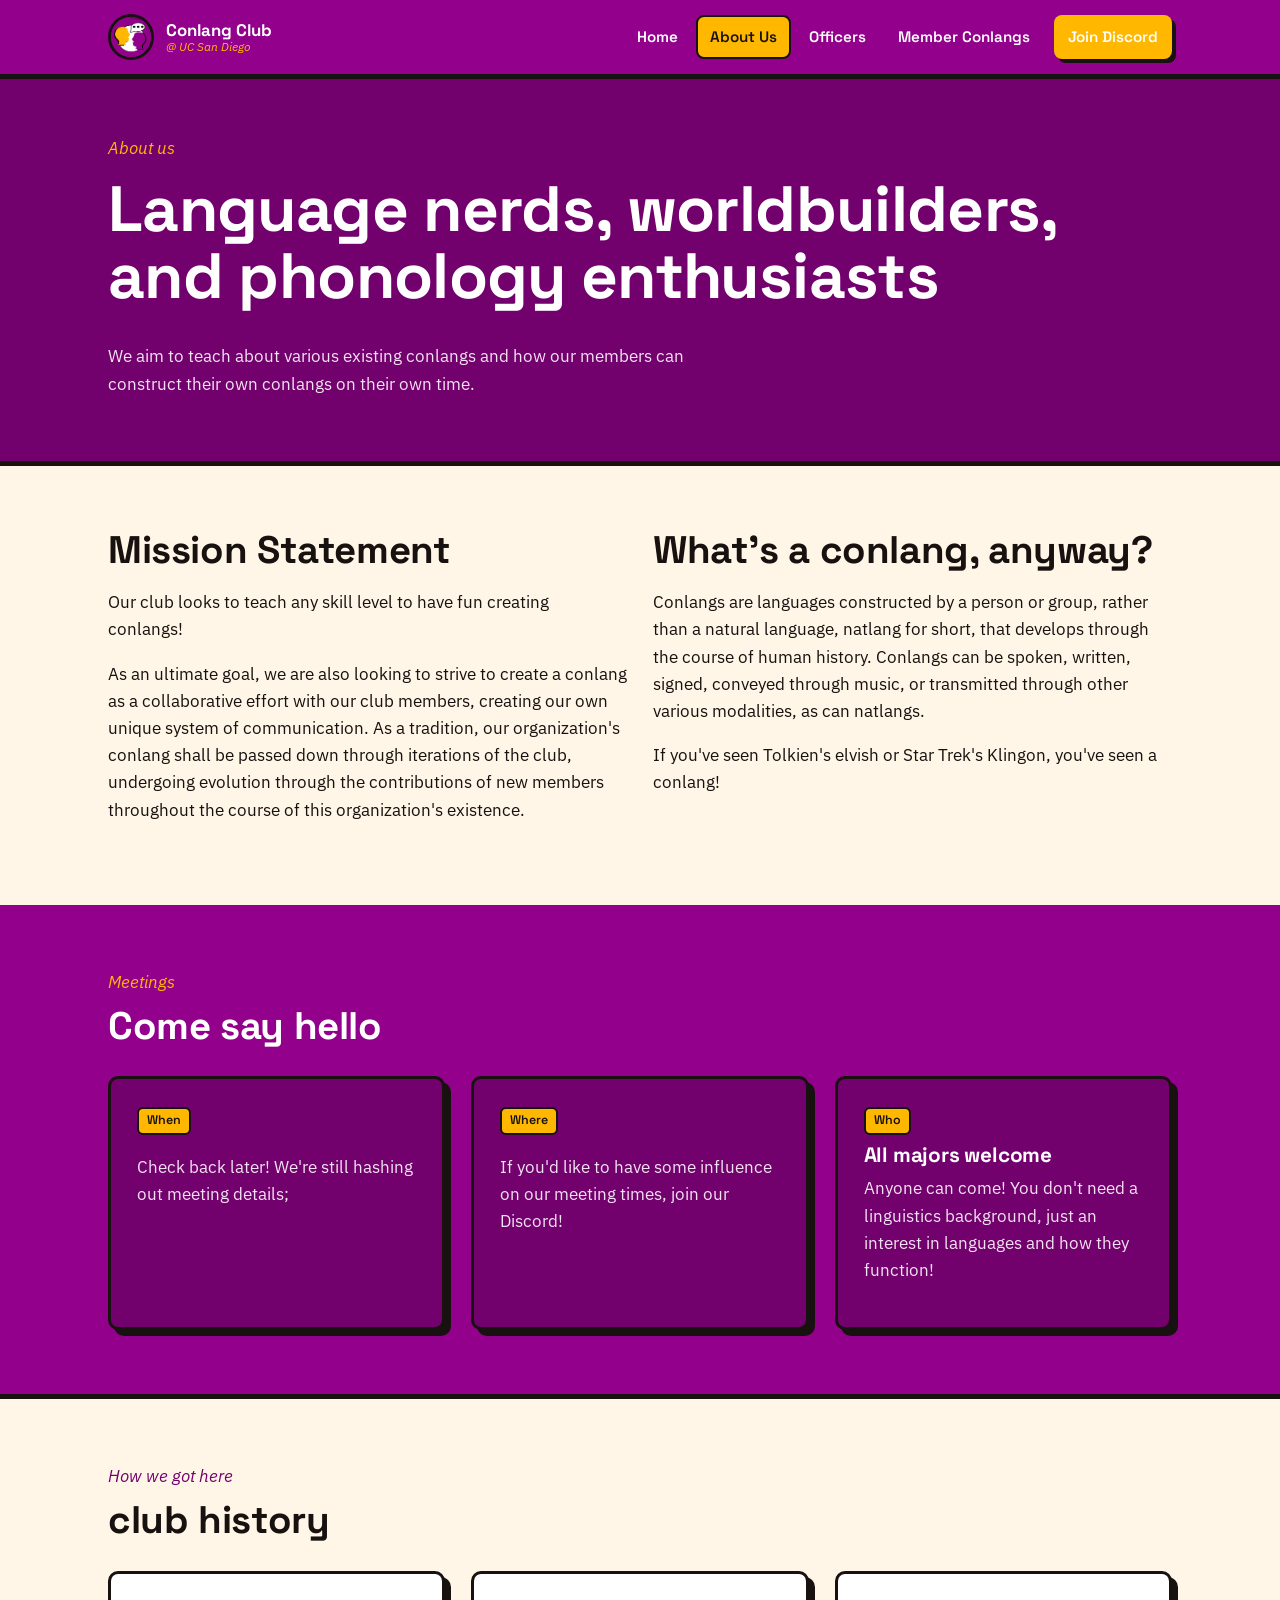
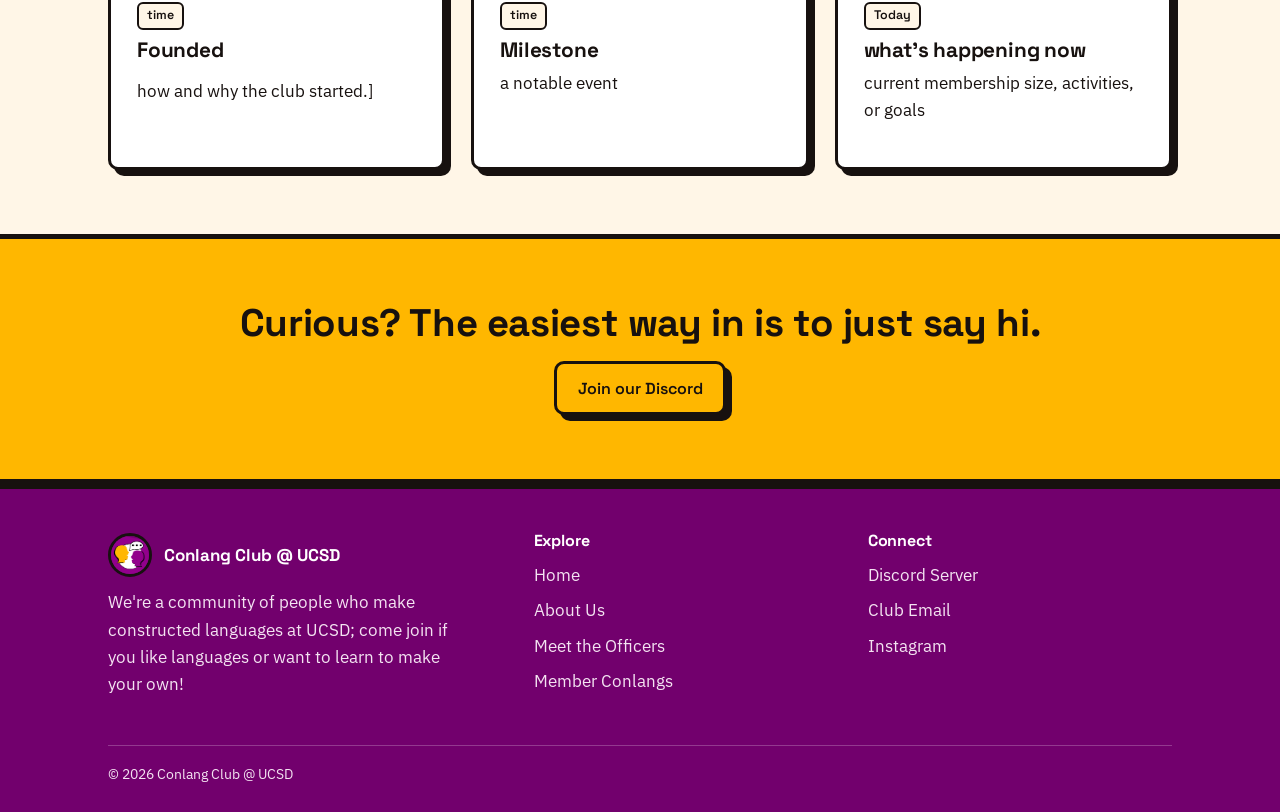
==== about/index.html @ fee3c044 "footer continuity" ====
<!DOCTYPE html>
<html lang="en">
<head>
<meta charset="UTF-8">
<meta name="viewport" content="width=device-width, initial-scale=1.0">
<title>About Us - Conlang Club @ UCSD</title>
<meta name="description" content="Learn about Conlang Club at UC San Diego: our mission, what conlanging is, and when we meet.">
<link rel="icon" href="../assets/logo.webp" type="image/webp">
<link rel="stylesheet" href="../styles.css">
</head>
<body>

<header class="site-header">
  <nav class="nav">
    <a class="brand" href="../index.html">
      <img src="../assets/logo.webp" alt="Conlang Club at UCSD logo">
      <span class="brand-text">Conlang Club<span>@ UC San Diego</span></span>
    </a>
    <button class="nav-toggle" aria-label="Toggle menu" aria-expanded="false">☰</button>
    <ul class="nav-links">
      <li><a href="../index.html">Home</a></li>
      <li><a href="./" aria-current="page">About Us</a></li>
      <li><a href="../officers">Officers</a></li>
      <li><a href="../projects">Member Conlangs</a></li>
      <li class="nav-cta"><a class="btn btn--small" href="https://discord.gg/PdkpT26AHG" target="_blank" rel="noopener">Join Discord</a></li>
    </ul>
  </nav>
</header>

<main>

  <div class="page-banner">
    <div class="wrap">
      <span class="hero-eyebrow">About us</span>
      <h1>Language nerds, worldbuilders, and phonology enthusiasts</h1>
      <p>We aim to teach about various existing conlangs and how our members can construct their own conlangs on their own time.</p>
    </div>
  </div>

  <section class="section-cream">
    <div class="wrap grid grid--2" style="align-items:start;">
      <div>
        <h2>Mission Statement</h2>
        <p>Our club looks to teach any skill level to have fun creating conlangs!</p>
        <p>As an ultimate goal, we are also looking to strive to create a conlang as a collaborative effort with our club members, creating our own unique system of communication. As a tradition, our organization's conlang shall be passed down through iterations of the club, undergoing evolution through the contributions of new members throughout the course of this organization's existence.</p>
      </div>
      <div>
        <h2>What's a conlang, anyway?</h2>
        <p>Conlangs are languages constructed by a person or group, rather than a natural language, natlang for short, that develops through the course of human history. Conlangs can be spoken, written, signed, conveyed through music, or transmitted through other various modalities, as can natlangs. </p>
        <p>If you've seen Tolkien's elvish or Star Trek's Klingon, you've seen a conlang!</p>
      </div>
    </div>
  </section>

  <section class="section-purple">
    <div class="wrap">
      <span class="eyebrow-tag" style="color:#FFB700;">Meetings</span>
      <h2>Come say hello</h2>
      <div class="grid grid--3" style="margin-top:30px;">
        <div class="card card--purple">
          <span class="tag" style="background:#FFB700; color:#17110f; border-color:#17110f;">When</span>
          <!-- day & time-->
          <h3></h3>
          <p>Check back later! We're still hashing out meeting details;</p>
        </div>
        <div class="card card--purple">
          <span class="tag" style="background:#FFB700; color:#17110f; border-color:#17110f;">Where</span>
          <!-- building & room-->
          <h3></h3>
          <p>If you'd like to have some influence on our meeting times, join our Discord!</p>
        </div>
        <div class="card card--purple">
          <span class="tag" style="background:#FFB700; color:#17110f; border-color:#17110f;">Who</span>
          <h3>All majors welcome</h3>
          <p>Anyone can come! You don't need a linguistics background, just an interest in languages and how they function!</p>
        </div>
      </div>
    </div>
  </section>

  <section class="section-cream">
    <div class="wrap">
      <span class="eyebrow-tag">How we got here</span>
      <h2>club history</h2>
      <div class="grid grid--3" style="margin-top:30px;">
        <div class="card">
          <span class="tag">time</span>
          <h3>Founded</h3>
          <p></p>how and why the club started.]</p>
        </div>
        <div class="card">
          <span class="tag">time</span>
          <h3>Milestone</h3>
          <p>a notable event</p>
        </div>
        <div class="card">
          <span class="tag">Today</span>
          <h3>what's happening now</h3>
          <p>current membership size, activities, or goals</p>
        </div>
      </div>
    </div>
  </section>

  <section class="section-gold">
    <div class="wrap" style="text-align:center;">
      <h2 style="max-width:34ch; margin:0 auto 18px;">Curious? The easiest way in is to just say hi.</h2>
      <a class="btn" href="https://discord.gg/PdkpT26AHG" target="_blank" rel="noopener">Join our Discord</a>
    </div>
  </section>

</main>

<footer class="site-footer">
  <div class="wrap">
    <div class="footer-grid">
      <div>
        <div class="footer-brand">
          <img src="../assets/logo.webp" alt="Conlang Club at UCSD logo">
          <strong style="color:#fff; font-family:var(--font-display);">Conlang Club @ UCSD</strong>
        </div>
        <p style="max-width:36ch;">We're a community of people who make constructed languages at UCSD; come join if you like languages or want to learn to make your own!</p>
      </div>
      <div>
        <h4>Explore</h4>
        <ul>
          <li><a href="../index.html">Home</a></li>
          <li><a href="../about">About Us</a></li>
          <li><a href="../officers">Meet the Officers</a></li>
          <li><a href="../projects">Member Conlangs</a></li>
        </ul>
      </div>
      <div>
        <h4>Connect</h4>
        <ul>
          <li><a href="https://discord.gg/PdkpT26AHG" target="_blank" rel="noopener">Discord Server</a></li>
          <li><a href="mailto:conlangatucsd@gmail.com">Club Email</a></li>
          <li><a href="https://www.instagram.com/conlangclubatucsd/">Instagram</a></li>
        </ul>
      </div>
    </div>
    <div class="footer-bottom">
      <span>&copy; <span data-year>2026</span> Conlang Club @ UCSD</span>
    </div>
  </div>
</footer>

<script src="../script.js"></script>
</body>
</html>
---- styles.css ----
@import url('https://fonts.googleapis.com/css2?family=Space+Grotesk:wght@500;600;700&family=IBM+Plex+Sans:ital,wght@0,400;0,500;0,600;1,400&display=swap');

:root{
  --purple:      #92008C;
  --purple-deep: #72006D;
  --gold:        #FFB700;
  --ink:         #17110f;
  --cream:       #FFF6E7;
  --paper:       #FFFFFF;

  --font-display: 'Space Grotesk', 'Arial Narrow', sans-serif;
  --font-body: 'IBM Plex Sans', 'Segoe UI', sans-serif;

  --line: 3px;
  --line-thick: 5px;
  --radius: 10px;
  --shadow-off: 6px;
}

*, *::before, *::after{ box-sizing: border-box; }

html{ scroll-behavior: smooth; }

body{
  margin: 0;
  background: var(--cream);
  color: var(--ink);
  font-family: var(--font-body);
  font-size: 17px;
  line-height: 1.6;
  -webkit-font-smoothing: antialiased;
}

img{ max-width: 100%; display: block; }

h1, h2, h3, h4{
  font-family: var(--font-display);
  line-height: 1.05;
  margin: 0 0 0.5em;
  letter-spacing: -0.01em;
}

h1{ font-size: clamp(2.4rem, 5vw, 4rem); }
h2{ font-size: clamp(1.7rem, 3.2vw, 2.4rem); }
h3{ font-size: 1.3rem; }

p{ margin: 0 0 1em; max-width: 62ch; }

a{ color: var(--purple-deep); }

.visually-hidden{
  position: absolute; width: 1px; height: 1px;
  overflow: hidden; clip: rect(0 0 0 0); white-space: nowrap;
}

:focus-visible{
  outline: 3px solid var(--purple-deep);
  outline-offset: 3px;
}

.wrap{
  max-width: 1120px;
  margin: 0 auto;
  padding: 0 28px;
}

.btn{
  display: inline-flex;
  align-items: center;
  gap: 0.5em;
  font-family: var(--font-display);
  font-weight: 600;
  font-size: 1rem;
  text-decoration: none;
  color: var(--ink);
  background: var(--gold);
  border: var(--line) solid var(--ink);
  border-radius: var(--radius);
  padding: 0.7em 1.3em;
  box-shadow: var(--shadow-off) var(--shadow-off) 0 0 var(--ink);
  transition: transform 0.12s ease, box-shadow 0.12s ease;
}
.btn:hover, .btn:focus-visible{
  transform: translate(-2px, -2px);
  box-shadow: calc(var(--shadow-off) + 2px) calc(var(--shadow-off) + 2px) 0 0 var(--ink);
}
.btn:active{
  transform: translate(2px, 2px);
  box-shadow: 2px 2px 0 0 var(--ink);
}
.btn--ghost{
  background: transparent;
  color: var(--paper);
  border-color: var(--paper);
  box-shadow: var(--shadow-off) var(--shadow-off) 0 0 rgba(0,0,0,0.35);
}
.btn--ghost:hover, .btn--ghost:focus-visible{
  background: var(--paper);
  color: var(--purple-deep);
}
.btn--small{
  font-size: 0.85rem;
  padding: 0.5em 1em;
  box-shadow: 4px 4px 0 0 var(--ink);
}
.btn--small:hover{ transform: translate(-2px,-2px); box-shadow: 6px 6px 0 0 var(--ink); }

.site-header{
  background: var(--purple);
  border-bottom: var(--line-thick) solid var(--ink);
  position: sticky;
  top: 0;
  z-index: 50;
}
.nav{
  display: flex;
  align-items: center;
  justify-content: space-between;
  padding: 14px 28px;
  max-width: 1120px;
  margin: 0 auto;
  gap: 16px;
}
.brand{
  display: flex;
  align-items: center;
  gap: 12px;
  text-decoration: none;
  color: var(--paper);
}
.brand img{
  width: 46px;
  height: 46px;
  border-radius: 50%;
  border: 3px solid var(--ink);
  background: var(--paper);
}
.brand-text{
  font-family: var(--font-display);
  font-weight: 700;
  font-size: 1.05rem;
  line-height: 1.15;
}
.brand-text span{
  display: block;
  font-family: var(--font-body);
  font-weight: 400;
  font-style: italic;
  font-size: 0.72rem;
  color: var(--gold);
}
.nav-links{
  display: flex;
  align-items: center;
  gap: 4px;
  list-style: none;
  margin: 0;
  padding: 0;
}
.nav-links a{
  display: inline-block;
  color: var(--paper);
  text-decoration: none;
  font-family: var(--font-display);
  font-weight: 600;
  font-size: 0.95rem;
  padding: 8px 12px;
  border-radius: 8px;
  border: 2px solid transparent;
}
.nav-links a:hover, .nav-links a:focus-visible{
  border-color: var(--paper);
}
.nav-links a[aria-current="page"]{
  background: var(--gold);
  color: var(--ink);
  border-color: var(--ink);
}
.nav-cta{ margin-left: 6px; }
.nav-toggle{
  display: none;
  background: transparent;
  border: 2px solid var(--paper);
  border-radius: 8px;
  color: var(--paper);
  width: 42px;
  height: 38px;
  font-size: 1.1rem;
  cursor: pointer;
}

@media (max-width: 780px){
  .nav-toggle{ display: block; }
  .nav-links{
    position: absolute;
    inset: 100% 0 auto 0;
    background: var(--purple);
    border-bottom: var(--line-thick) solid var(--ink);
    flex-direction: column;
    align-items: stretch;
    padding: 10px 28px 18px;
    display: none;
  }
  .nav-links.is-open{ display: flex; }
  .nav-links a{ padding: 12px 10px; }
  .nav-cta{ margin-left: 0; margin-top: 6px; }
}

.hero{
  background: var(--purple-deep);
  color: var(--paper);
  border-bottom: var(--line-thick) solid var(--ink);
  overflow: hidden;
  position: relative;
}
.hero .wrap{
  display: grid;
  grid-template-columns: 1.1fr 0.9fr;
  align-items: center;
  gap: 40px;
  padding-top: 64px;
  padding-bottom: 64px;
}
.hero-eyebrow{
  display: inline-block;
  font-family: var(--font-body);
  font-style: italic;
  color: var(--gold);
  margin-bottom: 14px;
  font-size: 1.05rem;
}
.hero h1{ color: var(--paper); }
.hero p.lede{
  font-size: 1.15rem;
  color: #f4e3f2;
  max-width: 46ch;
}
.hero-actions{
  display: flex;
  gap: 14px;
  margin-top: 24px;
  flex-wrap: wrap;
}
.hero-art{ position: relative; display: flex; align-items: center; justify-content: center; }
.hero-art img{
  width: 100%;
  max-width: 380px;
  aspect-ratio: 1;
  object-fit: cover;
  border-radius: 50%;
  border: var(--line) solid var(--ink);
  background: var(--paper);
  box-shadow: var(--shadow-off) var(--shadow-off) 0 0 var(--ink);
}

.page-banner{
  background: var(--purple-deep);
  color: var(--paper);
  border-bottom: var(--line-thick) solid var(--ink);
  padding: 56px 0 46px;
}
.page-banner h1{ color: var(--paper); }
.page-banner p{ color: #f4e3f2; font-size: 1.08rem; }

@media (max-width: 860px){
  .hero .wrap{ grid-template-columns: 1fr; padding-top: 44px; padding-bottom: 40px; }
  .hero-art{ order: -1; max-width: 280px; margin: 0 auto; }
}

section{ padding: 64px 0; }
.section-purple{ background: var(--purple); color: var(--paper); border-bottom: var(--line-thick) solid var(--ink); }
.section-purple h2{ color: var(--paper); }
.section-purple p{ color: #f4e3f2; }
.section-gold{ background: var(--gold); border-bottom: var(--line-thick) solid var(--ink); border-top: var(--line-thick) solid var(--ink); }
.section-cream{ background: var(--cream); }
.section-paper{ background: var(--paper); }

.eyebrow-tag{
  display: inline-block;
  font-family: var(--font-body);
  font-style: italic;
  color: var(--purple-deep);
  margin-bottom: 10px;
}

.grid{
  display: grid;
  gap: 26px;
}
.grid--3{ grid-template-columns: repeat(3, 1fr); }
.grid--2{ grid-template-columns: repeat(2, 1fr); }
@media (max-width: 860px){
  .grid--3, .grid--2{ grid-template-columns: 1fr; }
}

.card{
  background: var(--paper);
  border: var(--line) solid var(--ink);
  border-radius: var(--radius);
  padding: 26px;
  box-shadow: var(--shadow-off) var(--shadow-off) 0 0 var(--ink);
}
.card h3{ margin-bottom: 0.4em; }
.card .tag{
  display: inline-block;
  font-size: 0.78rem;
  font-family: var(--font-display);
  font-weight: 600;
  background: var(--cream);
  border: 2px solid var(--ink);
  border-radius: 6px;
  padding: 2px 8px;
  margin-bottom: 10px;
}
.card--purple{ background: var(--purple-deep); color: var(--paper); border-color: var(--ink); }
.card--purple h3{ color: var(--paper); }
.card--purple p{ color: #f4e3f2; }

.head-avatar{
  width: 92px;
  height: 92px;
  border-radius: 50%;
  border: var(--line) solid var(--ink);
  display: flex;
  align-items: center;
  justify-content: center;
  overflow: hidden;
  flex-shrink: 0;
}
.head-avatar svg{ width: 78%; height: 78%; }
.avatar-gold{ background: var(--cream); }
.avatar-purple{ background: var(--cream); }

.officer-card{
  background: var(--paper);
  border: var(--line) solid var(--ink);
  border-radius: var(--radius);
  padding: 24px;
  box-shadow: var(--shadow-off) var(--shadow-off) 0 0 var(--ink);
  display: flex;
  flex-direction: column;
  gap: 14px;
}
.officer-top{
  display: flex;
  align-items: center;
  gap: 16px;
}
.officer-name{ margin: 0; font-size: 1.15rem; }
.officer-role{
  margin: 2px 0 0;
  font-family: var(--font-body);
  font-style: italic;
  color: var(--purple-deep);
  font-size: 0.92rem;
}
.officer-card p{ margin: 0; font-size: 0.96rem; }
.officer-links{ margin-top: auto; }

.project-card{
  background: var(--paper);
  border: var(--line) solid var(--ink);
  border-radius: var(--radius);
  overflow: hidden;
  box-shadow: var(--shadow-off) var(--shadow-off) 0 0 var(--ink);
}
.project-card__band{
  padding: 22px 24px 16px;
  border-bottom: var(--line) solid var(--ink);
}
.project-card__band h3{ margin-bottom: 2px; }
.project-card__meta{
  font-family: var(--font-body);
  font-style: italic;
  font-size: 0.9rem;
  color: var(--purple-deep);
}
.project-card__body{ padding: 20px 24px 24px; }
.sample-script{
  font-family: 'IBM Plex Sans', monospace;
  background: var(--cream);
  border: 2px dashed var(--ink);
  border-radius: 8px;
  padding: 12px 14px;
  margin: 14px 0;
  font-size: 0.95rem;
  letter-spacing: 0.02em;
}
.sample-script small{ display: block; color: #6b6b6b; font-style: italic; margin-top: 6px; }

.bubble-divider{
  display: flex;
  justify-content: center;
  padding: 30px 0 0;
}
.bubble-divider .dot{
  width: 12px; height: 12px; border-radius: 50%;
  background: var(--ink); margin: 0 5px;
  animation: dot-pulse 1.4s infinite ease-in-out;
}
.bubble-divider .dot:nth-child(2){ animation-delay: 0.18s; }
.bubble-divider .dot:nth-child(3){ animation-delay: 0.36s; }
@keyframes dot-pulse{
  0%, 60%, 100%{ transform: translateY(0); opacity: 0.55; }
  30%{ transform: translateY(-6px); opacity: 1; }
}
@media (prefers-reduced-motion: reduce){
  .bubble-divider .dot{ animation: none; }
}

.meeting-strip{
  display: flex;
  flex-wrap: wrap;
  gap: 30px;
  align-items: center;
  justify-content: space-between;
}
.meeting-item{
  display: flex;
  gap: 12px;
  align-items: flex-start;
}
.meeting-item .k{
  font-family: var(--font-display);
  font-weight: 700;
  font-size: 0.85rem;
  min-width: 90px;
}

.site-footer{
  background: var(--purple-deep);
  color: #f4e3f2;
  border-top: var(--line-thick) solid var(--ink);
  padding: 44px 0 26px;
}
.footer-grid{
  display: grid;
  grid-template-columns: 1.3fr 1fr 1fr;
  gap: 30px;
  margin-bottom: 30px;
}
.footer-grid h4{ color: var(--paper); font-size: 1rem; margin-bottom: 12px; }
.footer-grid ul{ list-style: none; margin: 0; padding: 0; }
.footer-grid li{ margin-bottom: 8px; }
.footer-grid a{ color: #f4e3f2; text-decoration: none; }
.footer-grid a:hover{ color: var(--gold); text-decoration: underline; }
.footer-brand{ display: flex; align-items: center; gap: 12px; margin-bottom: 12px; }
.footer-brand img{ width: 44px; height: 44px; border-radius: 50%; border: 3px solid var(--ink); background: var(--paper); }
.footer-bottom{
  border-top: 1px solid rgba(244,227,242,0.25);
  padding-top: 18px;
  font-size: 0.85rem;
  display: flex;
  justify-content: space-between;
  flex-wrap: wrap;
  gap: 8px;
}
@media (max-width: 780px){
  .footer-grid{ grid-template-columns: 1fr; }
}

.error-page{
  min-height: 62vh;
  display: flex;
  align-items: center;
  background: var(--purple);
  color: var(--paper);
  border-bottom: var(--line-thick) solid var(--ink);
}
.error-page .wrap{
  display: grid;
  grid-template-columns: 1fr 1fr;
  align-items: center;
  gap: 40px;
  padding-top: 60px;
  padding-bottom: 60px;
}
.error-code{
  font-family: var(--font-display);
  font-size: clamp(4rem, 12vw, 8rem);
  color: var(--gold);
  line-height: 0.9;
  margin: 0;
}
@media (max-width: 780px){
  .error-page .wrap{ grid-template-columns: 1fr; text-align: center; }
  .error-page .hero-art{ order: -1; max-width: 220px; margin: 0 auto; }
}
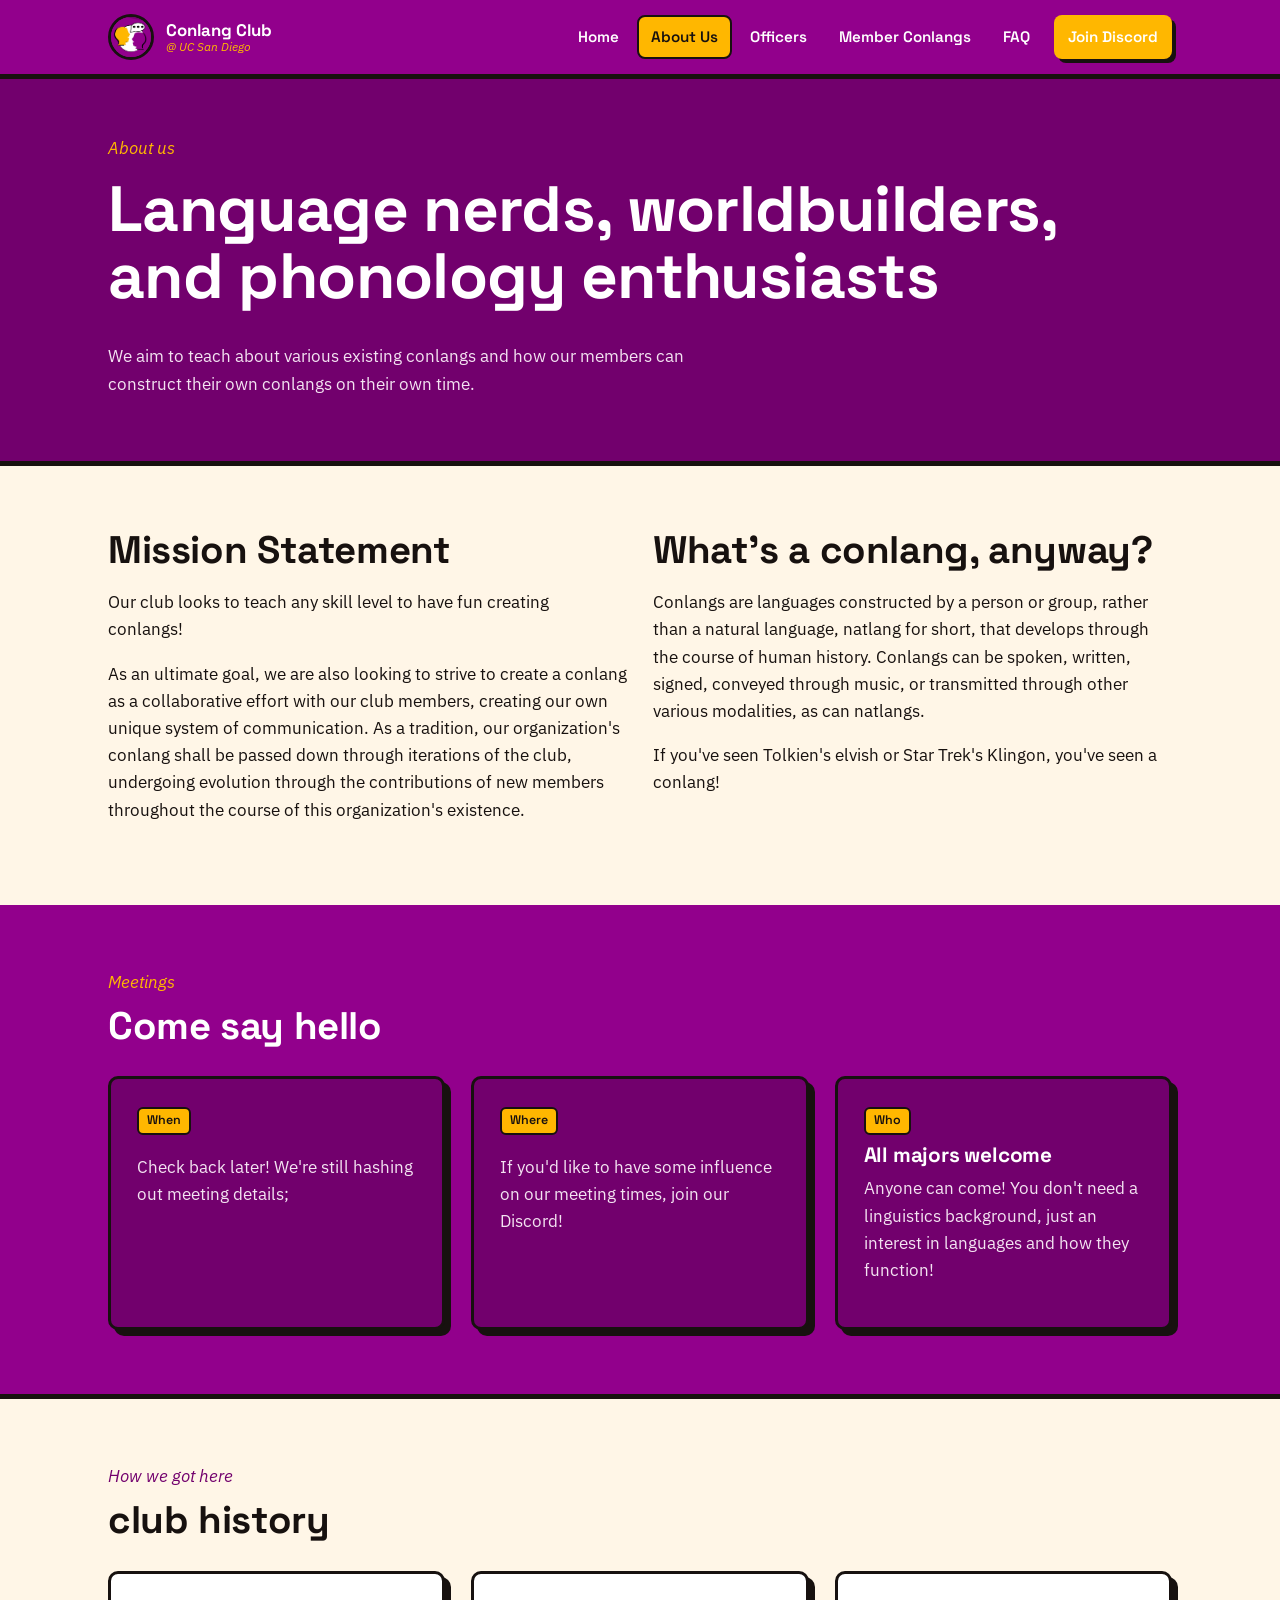
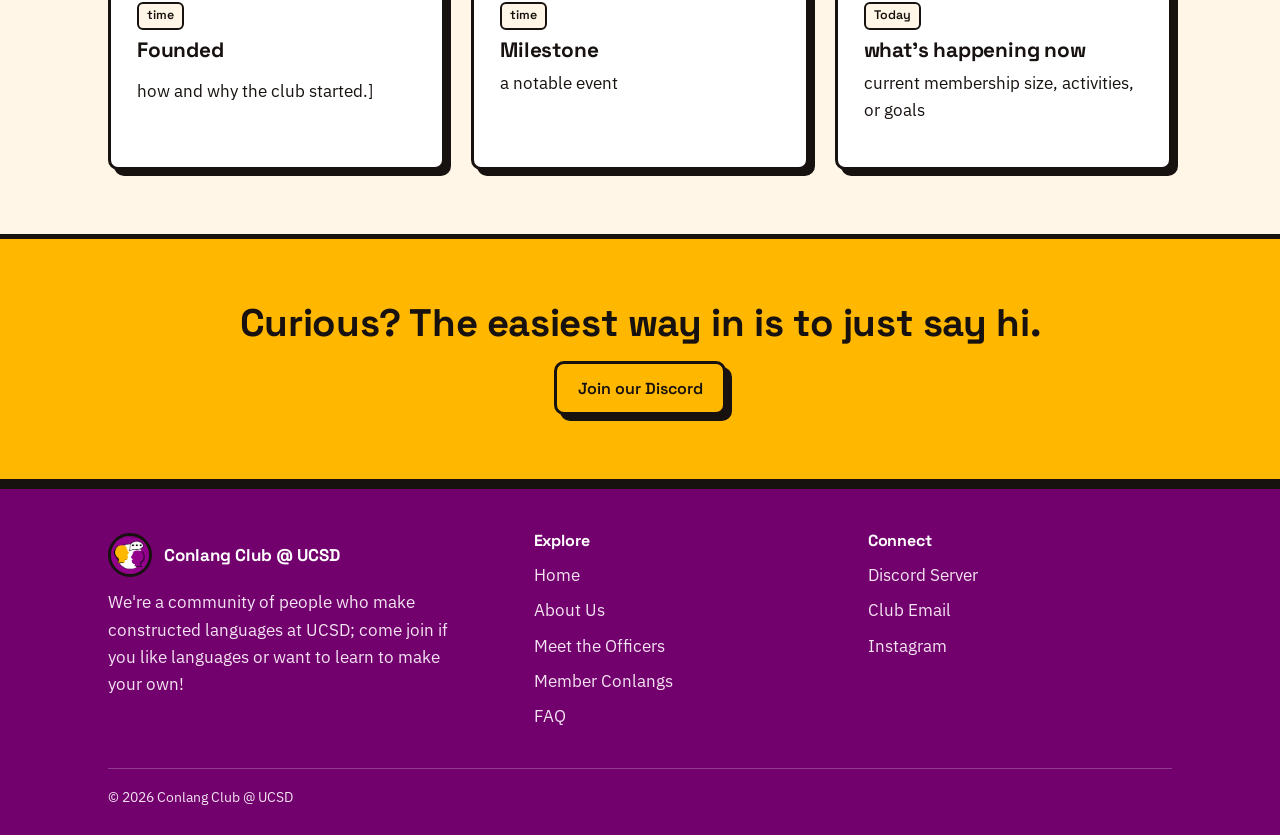
==== commit 48eb4e20: "bunch of random stuff" ====
--- a/about/index.html
+++ b/about/index.html
@@ -7,21 +7,31 @@
 <meta name="description" content="Learn about Conlang Club at UC San Diego: our mission, what conlanging is, and when we meet.">
 <link rel="icon" href="../assets/logo.webp" type="image/webp">
 <link rel="stylesheet" href="../styles.css">
+<meta property="og:title" content="About Us - Conlang Club @ UCSD">
+<meta property="og:description" content="Learn about Conlang Club at UC San Diego: our mission, what conlanging is, and when we meet.">
+<meta property="og:type" content="website">
+<meta property="og:image" content="/assets/logo.webp">
+<meta property="og:url" content="/about/">
+<meta name="twitter:card" content="summary">
+<meta name="twitter:title" content="About Us - Conlang Club @ UCSD">
+<meta name="twitter:description" content="Our mission, what conlanging is, and when we meet.">
+<meta name="twitter:image" content="/assets/logo.webp">
 </head>
 <body>
 
 <header class="site-header">
   <nav class="nav">
     <a class="brand" href="../index.html">
-      <img src="../assets/logo.webp" alt="Conlang Club at UCSD logo">
+      <img src="../assets/logo.webp" alt="Conlang Club at UCSD logo" width="46" height="46" decoding="async">
       <span class="brand-text">Conlang Club<span>@ UC San Diego</span></span>
     </a>
     <button class="nav-toggle" aria-label="Toggle menu" aria-expanded="false">☰</button>
     <ul class="nav-links">
       <li><a href="../index.html">Home</a></li>
       <li><a href="./" aria-current="page">About Us</a></li>
-      <li><a href="../officers">Officers</a></li>
-      <li><a href="../projects">Member Conlangs</a></li>
+      <li><a href="../officers/">Officers</a></li>
+      <li><a href="../projects/">Member Conlangs</a></li>
+      <li><a href="../faq/">FAQ</a></li>
       <li class="nav-cta"><a class="btn btn--small" href="https://discord.gg/PdkpT26AHG" target="_blank" rel="noopener">Join Discord</a></li>
     </ul>
   </nav>
@@ -116,7 +126,7 @@
     <div class="footer-grid">
       <div>
         <div class="footer-brand">
-          <img src="../assets/logo.webp" alt="Conlang Club at UCSD logo">
+          <img src="../assets/logo.webp" alt="Conlang Club at UCSD logo" width="44" height="44" loading="lazy" decoding="async">
           <strong style="color:#fff; font-family:var(--font-display);">Conlang Club @ UCSD</strong>
         </div>
         <p style="max-width:36ch;">We're a community of people who make constructed languages at UCSD; come join if you like languages or want to learn to make your own!</p>
@@ -125,9 +135,10 @@
         <h4>Explore</h4>
         <ul>
           <li><a href="../index.html">Home</a></li>
-          <li><a href="../about">About Us</a></li>
-          <li><a href="../officers">Meet the Officers</a></li>
-          <li><a href="../projects">Member Conlangs</a></li>
+          <li><a href="../about/">About Us</a></li>
+          <li><a href="../officers/">Meet the Officers</a></li>
+          <li><a href="../projects/">Member Conlangs</a></li>
+          <li><a href="../faq/">FAQ</a></li>
         </ul>
       </div>
       <div>
--- a/styles.css
+++ b/styles.css
@@ -328,6 +328,12 @@
   flex-shrink: 0;
 }
 .head-avatar svg{ width: 78%; height: 78%; }
+.head-avatar img{
+  width: 100%;
+  height: 100%;
+  object-fit: cover;
+  display: block;
+}
 .avatar-gold{ background: var(--cream); }
 .avatar-purple{ background: var(--cream); }
 
@@ -353,6 +359,13 @@
   font-style: italic;
   color: var(--purple-deep);
   font-size: 0.92rem;
+}
+.officer-pronouns{
+  margin: 2px 0 0;
+  font-family: var(--font-body);
+  font-size: 0.85rem;
+  color: #5a3a58;
+  letter-spacing: 0.01em;
 }
 .officer-card p{ margin: 0; font-size: 0.96rem; }
 .officer-links{ margin-top: auto; }
@@ -486,3 +499,24 @@
   .error-page .wrap{ grid-template-columns: 1fr; text-align: center; }
   .error-page .hero-art{ order: -1; max-width: 220px; margin: 0 auto; }
 }
+
+.faq-list{
+  display: grid;
+  gap: 22px;
+}
+.faq-item{
+  background: var(--paper);
+  border: var(--line) solid var(--ink);
+  border-radius: var(--radius);
+  padding: 24px 26px;
+  box-shadow: var(--shadow-off) var(--shadow-off) 0 0 var(--ink);
+}
+.faq-item h3{
+  margin-bottom: 0.35em;
+  font-size: 1.15rem;
+}
+.faq-item p{
+  margin: 0;
+  max-width: none;
+}
+.faq-item p + p{ margin-top: 0.7em; }
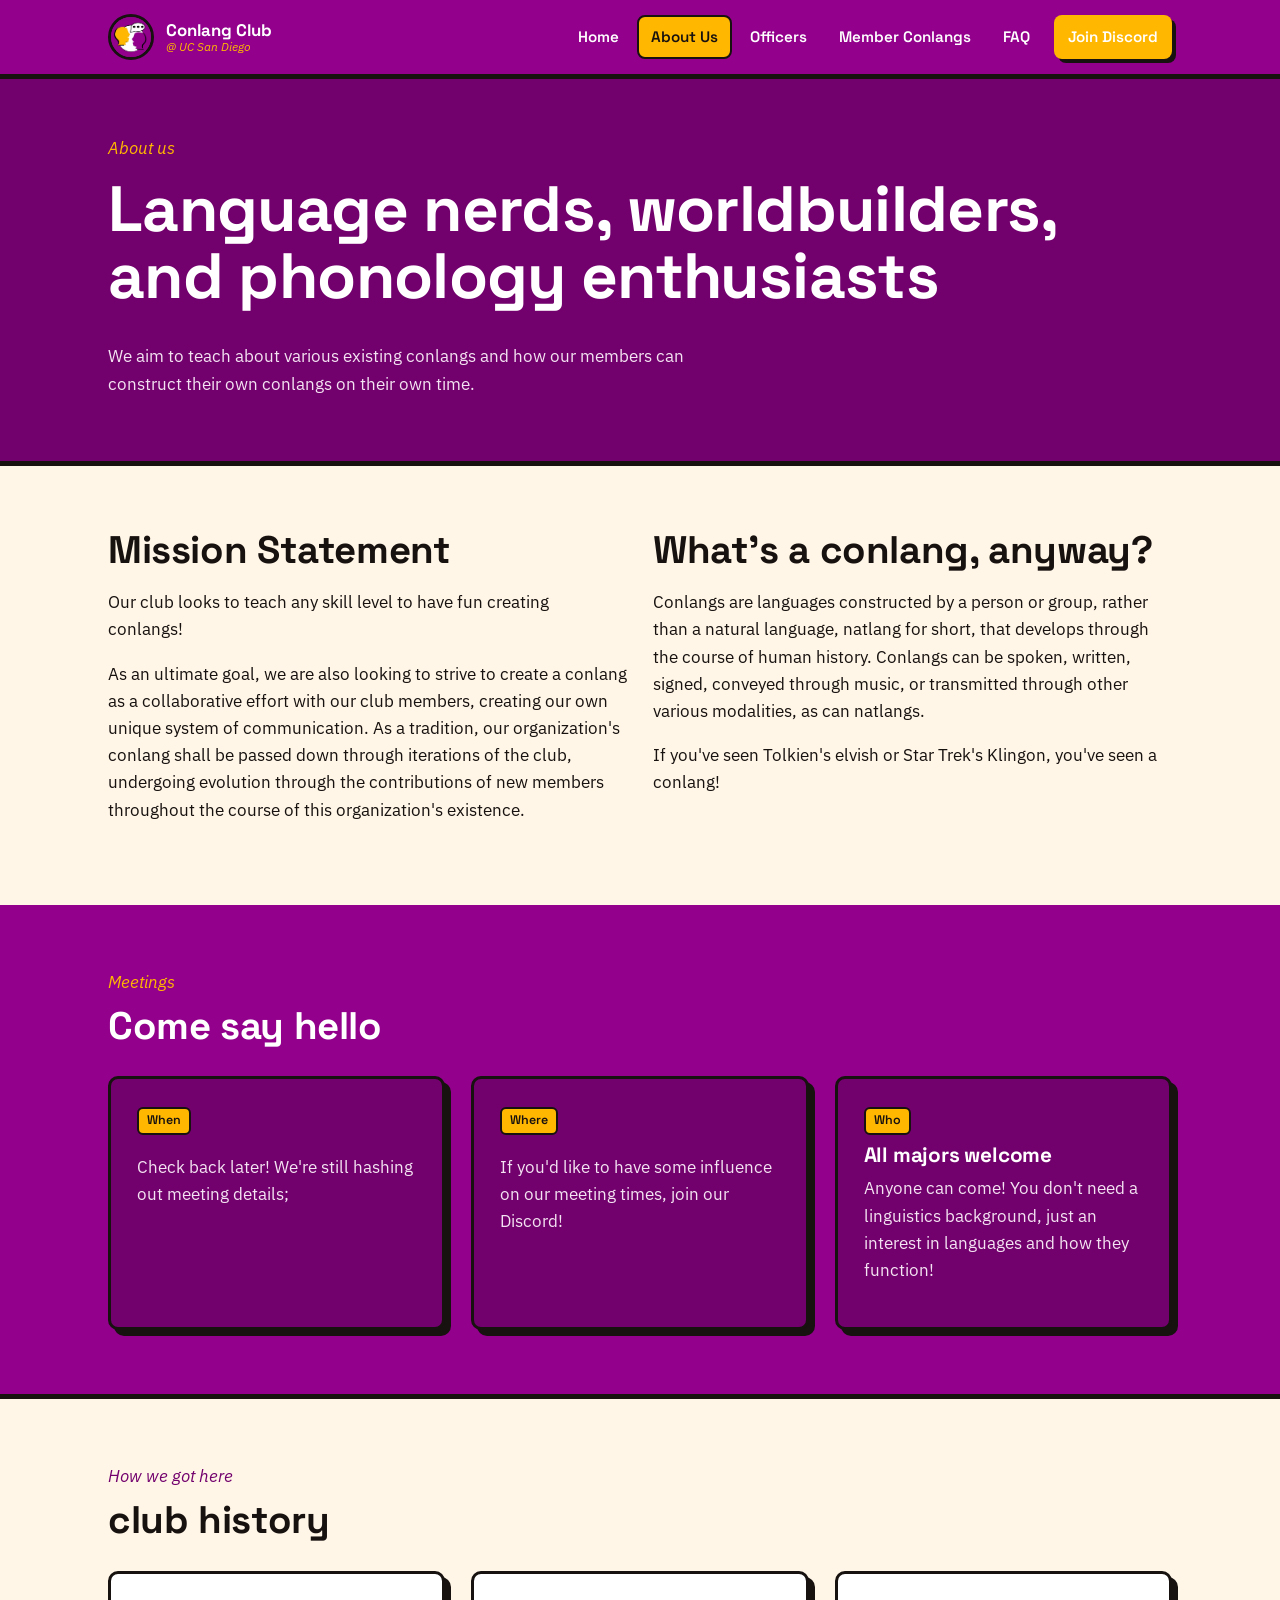
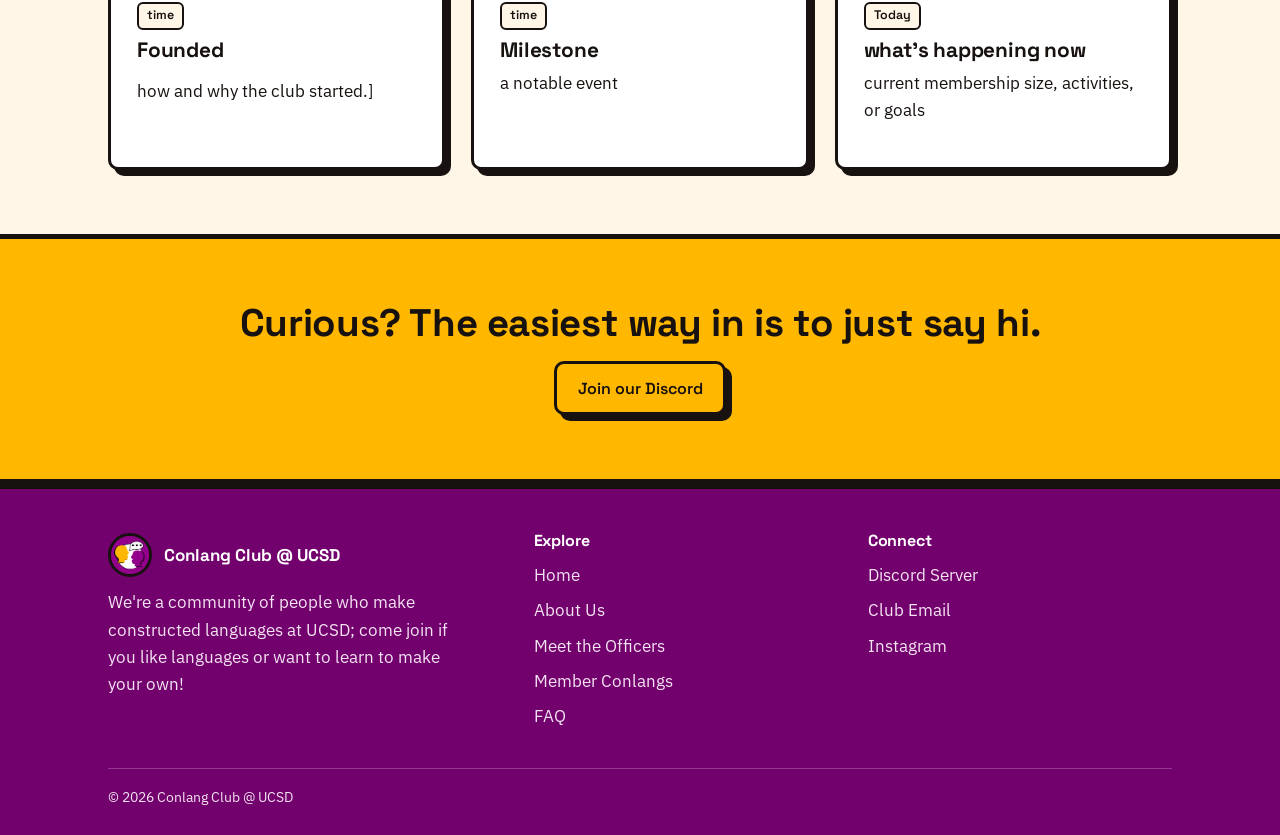
==== commit 1e2795c5: "logo" ====
--- a/about/index.html
+++ b/about/index.html
@@ -5,24 +5,24 @@
 <meta name="viewport" content="width=device-width, initial-scale=1.0">
 <title>About Us - Conlang Club @ UCSD</title>
 <meta name="description" content="Learn about Conlang Club at UC San Diego: our mission, what conlanging is, and when we meet.">
-<link rel="icon" href="../assets/logo.webp" type="image/webp">
+<link rel="icon" href="../assets/logo.png" type="image/webp">
 <link rel="stylesheet" href="../styles.css">
 <meta property="og:title" content="About Us - Conlang Club @ UCSD">
 <meta property="og:description" content="Learn about Conlang Club at UC San Diego: our mission, what conlanging is, and when we meet.">
 <meta property="og:type" content="website">
-<meta property="og:image" content="/assets/logo.webp">
+<meta property="og:image" content="/assets/logo.png">
 <meta property="og:url" content="/about/">
 <meta name="twitter:card" content="summary">
 <meta name="twitter:title" content="About Us - Conlang Club @ UCSD">
 <meta name="twitter:description" content="Our mission, what conlanging is, and when we meet.">
-<meta name="twitter:image" content="/assets/logo.webp">
+<meta name="twitter:image" content="/assets/logo.png">
 </head>
 <body>
 
 <header class="site-header">
   <nav class="nav">
     <a class="brand" href="../index.html">
-      <img src="../assets/logo.webp" alt="Conlang Club at UCSD logo" width="46" height="46" decoding="async">
+      <img src="../assets/logo.png" alt="Conlang Club at UCSD logo" width="46" height="46" decoding="async">
       <span class="brand-text">Conlang Club<span>@ UC San Diego</span></span>
     </a>
     <button class="nav-toggle" aria-label="Toggle menu" aria-expanded="false">☰</button>
@@ -126,7 +126,7 @@
     <div class="footer-grid">
       <div>
         <div class="footer-brand">
-          <img src="../assets/logo.webp" alt="Conlang Club at UCSD logo" width="44" height="44" loading="lazy" decoding="async">
+          <img src="../assets/logo.png" alt="Conlang Club at UCSD logo" width="44" height="44" loading="lazy" decoding="async">
           <strong style="color:#fff; font-family:var(--font-display);">Conlang Club @ UCSD</strong>
         </div>
         <p style="max-width:36ch;">We're a community of people who make constructed languages at UCSD; come join if you like languages or want to learn to make your own!</p>
@@ -145,7 +145,7 @@
         <h4>Connect</h4>
         <ul>
           <li><a href="https://discord.gg/PdkpT26AHG" target="_blank" rel="noopener">Discord Server</a></li>
-          <li><a href="mailto:conlangatucsd@gmail.com">Club Email</a></li>
+          <li><a href="mailto:conlangclubatucsd@gmail.com">Club Email</a></li>
           <li><a href="https://www.instagram.com/conlangclubatucsd/">Instagram</a></li>
         </ul>
       </div>
--- a/styles.css
+++ b/styles.css
@@ -245,6 +245,7 @@
 .hero-art img{
   width: 100%;
   max-width: 380px;
+  height: auto;
   aspect-ratio: 1;
   object-fit: cover;
   border-radius: 50%;
@@ -264,7 +265,17 @@
 
 @media (max-width: 860px){
   .hero .wrap{ grid-template-columns: 1fr; padding-top: 44px; padding-bottom: 40px; }
-  .hero-art{ order: -1; max-width: 280px; margin: 0 auto; }
+  .hero-art{ order: -1; width: 100%; max-width: 280px; margin: 0 auto; }
+}
+
+.spotlight-grid{
+  display: grid;
+  grid-template-columns: 1.3fr 1fr;
+  gap: 36px;
+  align-items: center;
+}
+@media (max-width: 860px){
+  .spotlight-grid{ grid-template-columns: 1fr; }
 }
 
 section{ padding: 64px 0; }
@@ -469,7 +480,8 @@
   gap: 8px;
 }
 @media (max-width: 780px){
-  .footer-grid{ grid-template-columns: 1fr; }
+  .footer-grid{ grid-template-columns: 1fr 1fr; gap: 24px 30px; }
+  .footer-grid > div:first-child{ grid-column: 1 / -1; }
 }
 
 .error-page{
@@ -497,26 +509,78 @@
 }
 @media (max-width: 780px){
   .error-page .wrap{ grid-template-columns: 1fr; text-align: center; }
-  .error-page .hero-art{ order: -1; max-width: 220px; margin: 0 auto; }
+  .error-page .hero-art{ order: -1; width: 100%; max-width: 220px; margin: 0 auto; }
 }
 
 .faq-list{
   display: grid;
-  gap: 22px;
+  gap: 18px;
 }
 .faq-item{
   background: var(--paper);
   border: var(--line) solid var(--ink);
   border-radius: var(--radius);
-  padding: 24px 26px;
   box-shadow: var(--shadow-off) var(--shadow-off) 0 0 var(--ink);
-}
-.faq-item h3{
-  margin-bottom: 0.35em;
+  overflow: hidden;
+}
+.faq-item summary{
+  list-style: none;
+  display: flex;
+  align-items: center;
+  justify-content: space-between;
+  gap: 16px;
+  cursor: pointer;
+  padding: 20px 22px 20px 26px;
+  font-family: var(--font-display);
+  font-weight: 700;
   font-size: 1.15rem;
-}
-.faq-item p{
+  line-height: 1.25;
+  user-select: none;
+}
+.faq-item summary::-webkit-details-marker{ display: none; }
+.faq-item summary::marker{ content: ""; }
+.faq-item summary::after{
+  content: "+";
+  flex-shrink: 0;
+  width: 34px;
+  height: 34px;
+  display: grid;
+  place-items: center;
+  border: 2px solid var(--ink);
+  border-radius: 50%;
+  background: var(--gold);
+  font-family: var(--font-display);
+  font-weight: 700;
+  font-size: 1.35rem;
+  line-height: 1;
+  transition: transform 0.2s ease, background 0.2s ease;
+}
+.faq-item[open] summary::after{
+  content: "−";
+  background: var(--cream);
+  transform: rotate(180deg);
+}
+.faq-item summary:hover::after{
+  transform: translate(-1px, -1px);
+  box-shadow: 2px 2px 0 0 var(--ink);
+}
+.faq-item[open] summary:hover::after{
+  transform: rotate(180deg) translate(1px, 1px);
+}
+.faq-item summary:focus-visible{
+  outline-offset: -3px;
+}
+.faq-answer{
+  padding: 0 26px 22px;
+  border-top: 2px solid rgba(23,17,15,0.08);
+  padding-top: 16px;
+  overflow: hidden;
+}
+.faq-answer p{
   margin: 0;
   max-width: none;
 }
-.faq-item p + p{ margin-top: 0.7em; }
+.faq-answer p + p{ margin-top: 0.7em; }
+@media (prefers-reduced-motion: reduce){
+  .faq-item summary::after{ transition: none; }
+}
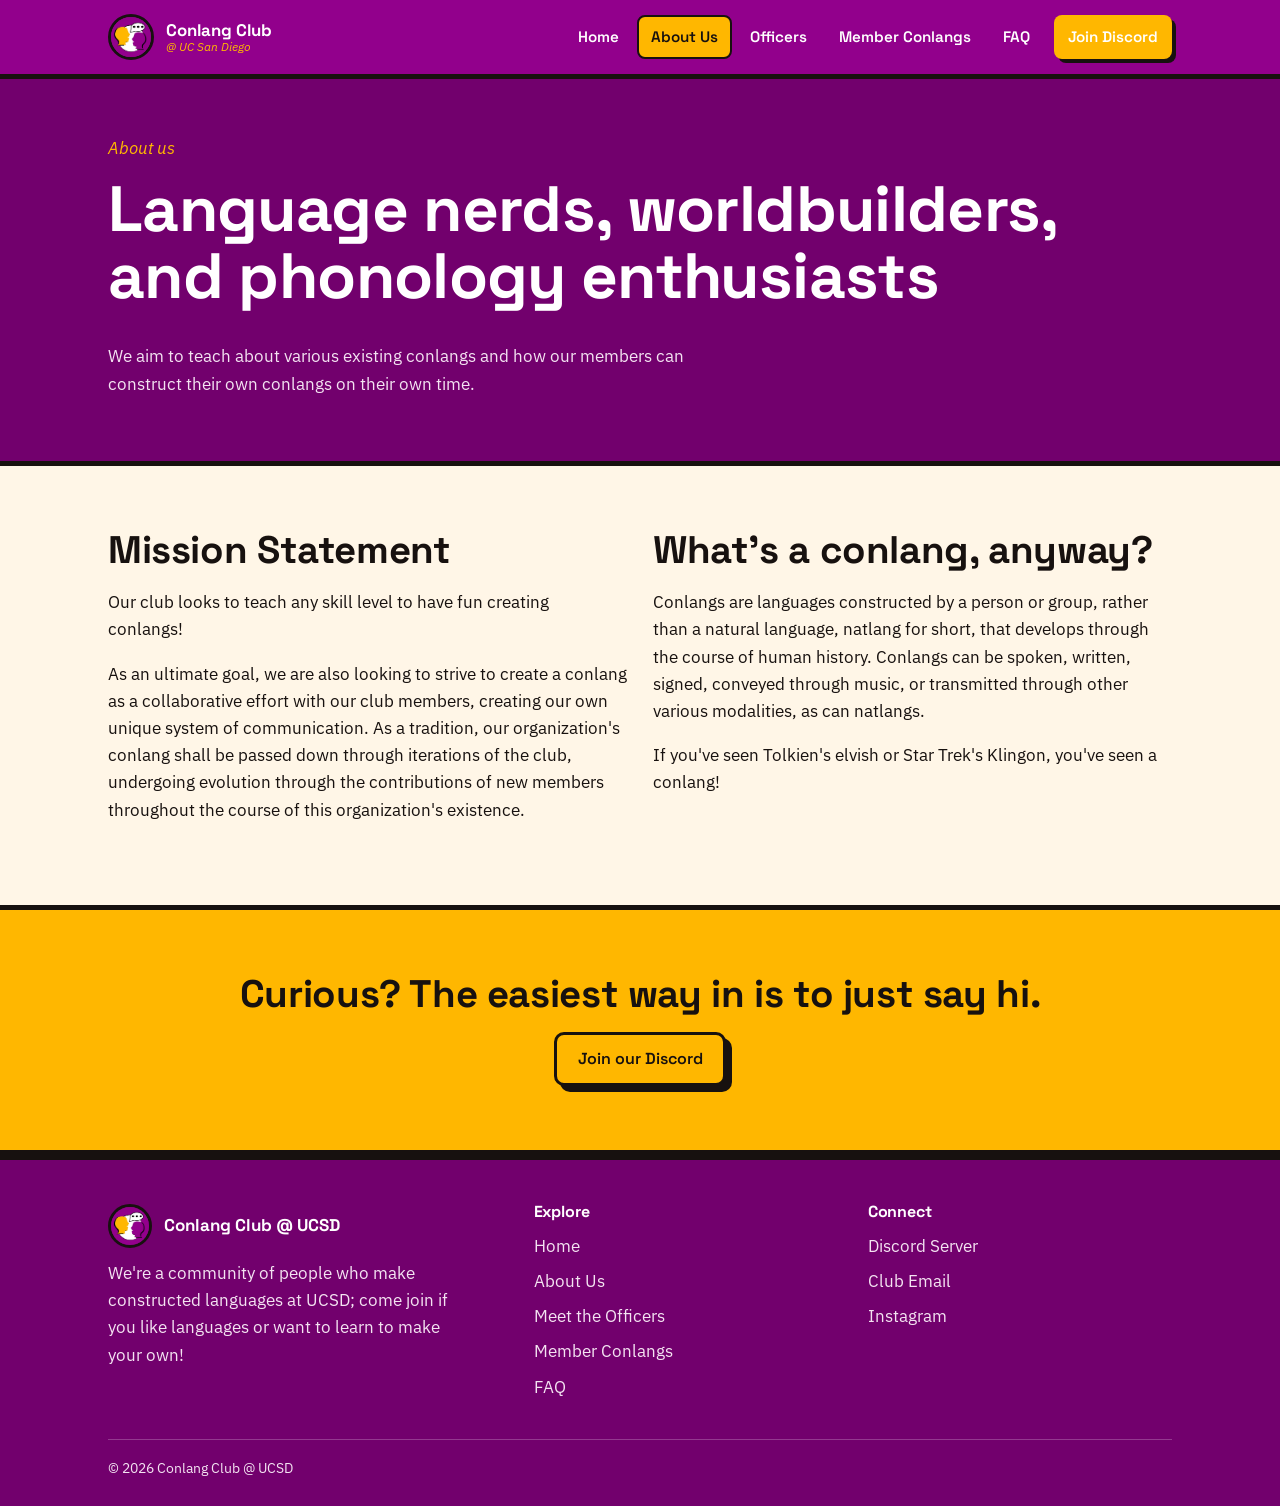
==== commit 2f0d5490: "custodial fixes" ====
--- a/about/index.html
+++ b/about/index.html
@@ -19,23 +19,7 @@
 </head>
 <body>
 
-<header class="site-header">
-  <nav class="nav">
-    <a class="brand" href="../index.html">
-      <img src="../assets/logo.png" alt="Conlang Club at UCSD logo" width="46" height="46" decoding="async">
-      <span class="brand-text">Conlang Club<span>@ UC San Diego</span></span>
-    </a>
-    <button class="nav-toggle" aria-label="Toggle menu" aria-expanded="false">☰</button>
-    <ul class="nav-links">
-      <li><a href="../index.html">Home</a></li>
-      <li><a href="./" aria-current="page">About Us</a></li>
-      <li><a href="../officers/">Officers</a></li>
-      <li><a href="../projects/">Member Conlangs</a></li>
-      <li><a href="../faq/">FAQ</a></li>
-      <li class="nav-cta"><a class="btn btn--small" href="https://discord.gg/PdkpT26AHG" target="_blank" rel="noopener">Join Discord</a></li>
-    </ul>
-  </nav>
-</header>
+<div data-include="header"></div>
 
 <main>
 
@@ -62,56 +46,6 @@
     </div>
   </section>
 
-  <section class="section-purple">
-    <div class="wrap">
-      <span class="eyebrow-tag" style="color:#FFB700;">Meetings</span>
-      <h2>Come say hello</h2>
-      <div class="grid grid--3" style="margin-top:30px;">
-        <div class="card card--purple">
-          <span class="tag" style="background:#FFB700; color:#17110f; border-color:#17110f;">When</span>
-          <!-- day & time-->
-          <h3></h3>
-          <p>Check back later! We're still hashing out meeting details;</p>
-        </div>
-        <div class="card card--purple">
-          <span class="tag" style="background:#FFB700; color:#17110f; border-color:#17110f;">Where</span>
-          <!-- building & room-->
-          <h3></h3>
-          <p>If you'd like to have some influence on our meeting times, join our Discord!</p>
-        </div>
-        <div class="card card--purple">
-          <span class="tag" style="background:#FFB700; color:#17110f; border-color:#17110f;">Who</span>
-          <h3>All majors welcome</h3>
-          <p>Anyone can come! You don't need a linguistics background, just an interest in languages and how they function!</p>
-        </div>
-      </div>
-    </div>
-  </section>
-
-  <section class="section-cream">
-    <div class="wrap">
-      <span class="eyebrow-tag">How we got here</span>
-      <h2>club history</h2>
-      <div class="grid grid--3" style="margin-top:30px;">
-        <div class="card">
-          <span class="tag">time</span>
-          <h3>Founded</h3>
-          <p></p>how and why the club started.]</p>
-        </div>
-        <div class="card">
-          <span class="tag">time</span>
-          <h3>Milestone</h3>
-          <p>a notable event</p>
-        </div>
-        <div class="card">
-          <span class="tag">Today</span>
-          <h3>what's happening now</h3>
-          <p>current membership size, activities, or goals</p>
-        </div>
-      </div>
-    </div>
-  </section>
-
   <section class="section-gold">
     <div class="wrap" style="text-align:center;">
       <h2 style="max-width:34ch; margin:0 auto 18px;">Curious? The easiest way in is to just say hi.</h2>
@@ -121,40 +55,7 @@
 
 </main>
 
-<footer class="site-footer">
-  <div class="wrap">
-    <div class="footer-grid">
-      <div>
-        <div class="footer-brand">
-          <img src="../assets/logo.png" alt="Conlang Club at UCSD logo" width="44" height="44" loading="lazy" decoding="async">
-          <strong style="color:#fff; font-family:var(--font-display);">Conlang Club @ UCSD</strong>
-        </div>
-        <p style="max-width:36ch;">We're a community of people who make constructed languages at UCSD; come join if you like languages or want to learn to make your own!</p>
-      </div>
-      <div>
-        <h4>Explore</h4>
-        <ul>
-          <li><a href="../index.html">Home</a></li>
-          <li><a href="../about/">About Us</a></li>
-          <li><a href="../officers/">Meet the Officers</a></li>
-          <li><a href="../projects/">Member Conlangs</a></li>
-          <li><a href="../faq/">FAQ</a></li>
-        </ul>
-      </div>
-      <div>
-        <h4>Connect</h4>
-        <ul>
-          <li><a href="https://discord.gg/PdkpT26AHG" target="_blank" rel="noopener">Discord Server</a></li>
-          <li><a href="mailto:conlangclubatucsd@gmail.com">Club Email</a></li>
-          <li><a href="https://www.instagram.com/conlangclubatucsd/">Instagram</a></li>
-        </ul>
-      </div>
-    </div>
-    <div class="footer-bottom">
-      <span>&copy; <span data-year>2026</span> Conlang Club @ UCSD</span>
-    </div>
-  </div>
-</footer>
+<div data-include="footer"></div>
 
 <script src="../script.js"></script>
 </body>
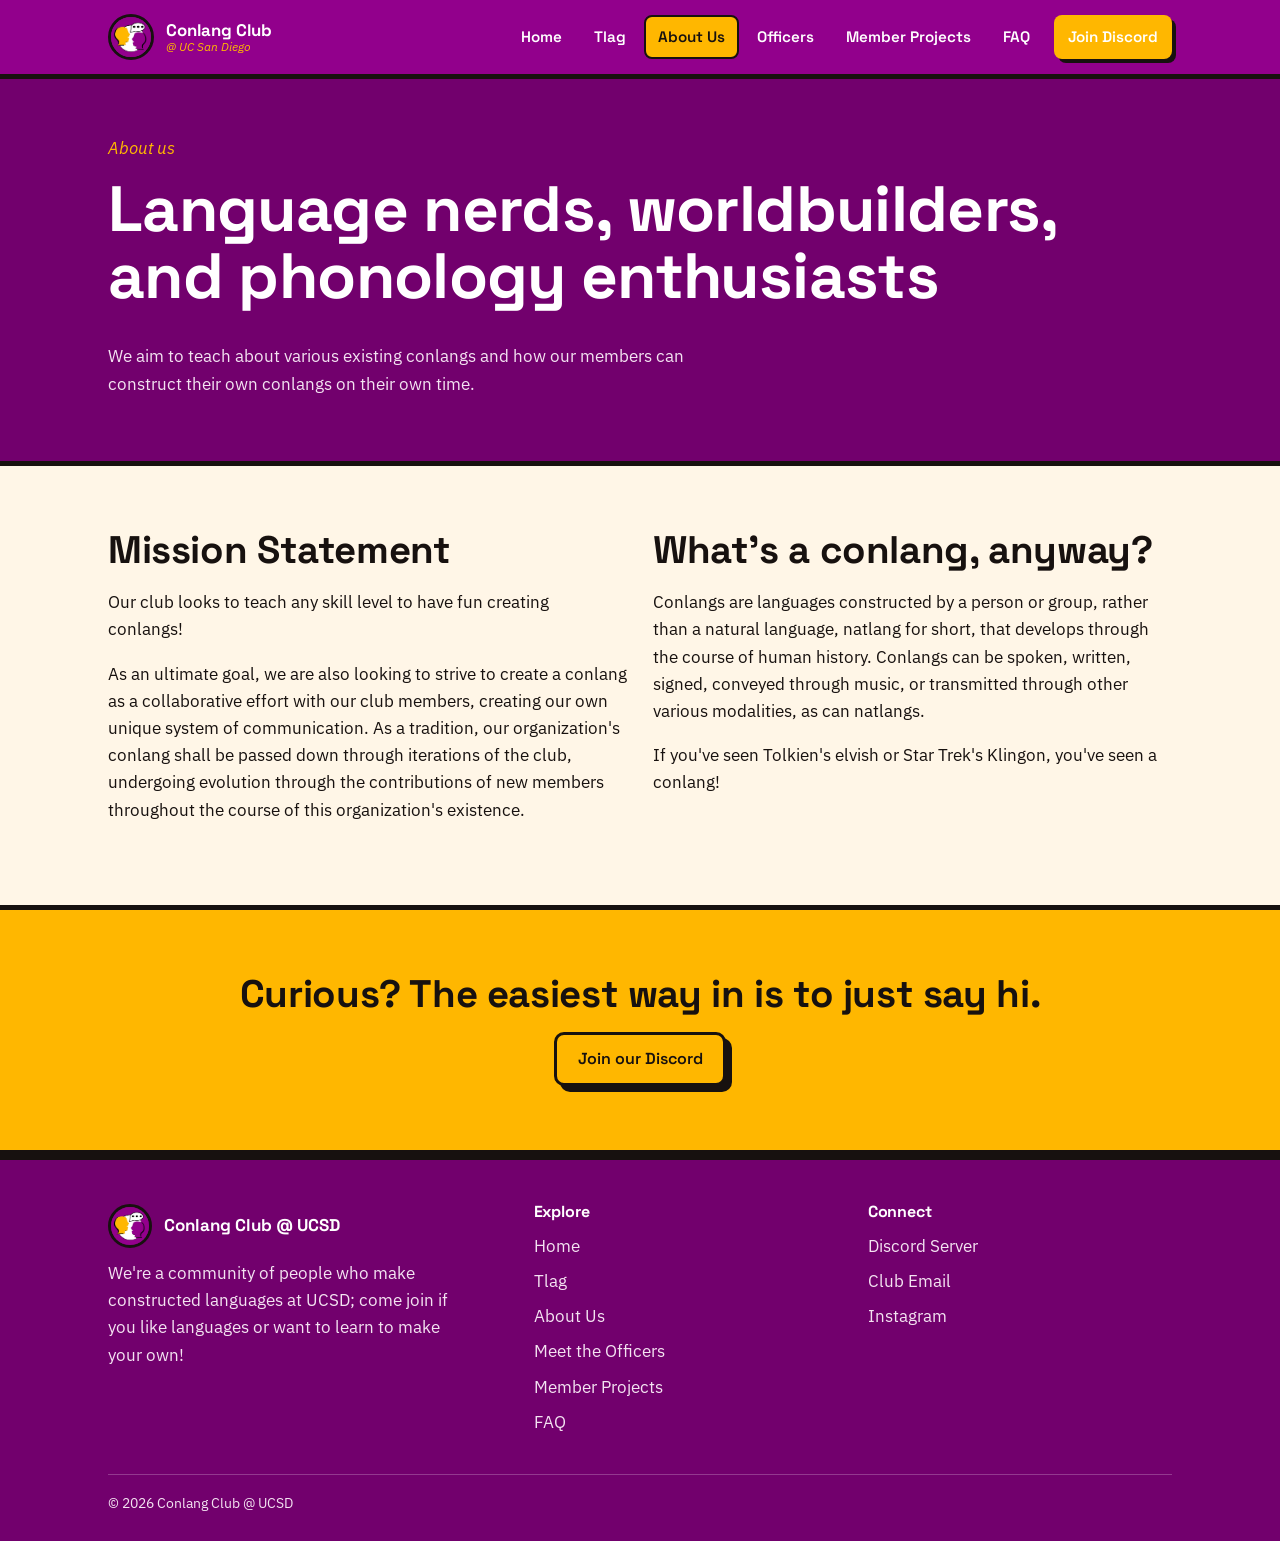
==== commit 7d5e7405: "removed webp, changed og urls to absolute, added sitemap script, no js fallbacks" ====
--- a/about/index.html
+++ b/about/index.html
@@ -5,21 +5,40 @@
 <meta name="viewport" content="width=device-width, initial-scale=1.0">
 <title>About Us - Conlang Club @ UCSD</title>
 <meta name="description" content="Learn about Conlang Club at UC San Diego: our mission, what conlanging is, and when we meet.">
-<link rel="icon" href="../assets/logo.png" type="image/webp">
+<link rel="icon" href="../assets/logo.png" type="image/png">
 <link rel="stylesheet" href="../styles.css">
+<link rel="canonical" href="https://conlangatucsd.com/about/">
 <meta property="og:title" content="About Us - Conlang Club @ UCSD">
 <meta property="og:description" content="Learn about Conlang Club at UC San Diego: our mission, what conlanging is, and when we meet.">
 <meta property="og:type" content="website">
-<meta property="og:image" content="/assets/logo.png">
-<meta property="og:url" content="/about/">
+<meta property="og:image" content="https://conlangatucsd.com/assets/logo.png">
+<meta property="og:url" content="https://conlangatucsd.com/about/">
 <meta name="twitter:card" content="summary">
 <meta name="twitter:title" content="About Us - Conlang Club @ UCSD">
 <meta name="twitter:description" content="Our mission, what conlanging is, and when we meet.">
-<meta name="twitter:image" content="/assets/logo.png">
+<meta name="twitter:image" content="https://conlangatucsd.com/assets/logo.png">
 </head>
 <body>
 
-<div data-include="header"></div>
+<div data-include="header">
+<header class="site-header">
+  <nav class="nav">
+    <a class="brand" href="/">
+      <img src="/assets/logo.png" alt="Conlang Club at UCSD logo" width="46" height="46" decoding="async">
+      <span class="brand-text">Conlang Club<span>@ UC San Diego</span></span>
+    </a>
+    <ul class="nav-links nav-links--static">
+      <li><a href="/">Home</a></li>
+      <li><a href="/tlag/">Tlag</a></li>
+      <li><a href="/about/">About Us</a></li>
+      <li><a href="/officers/">Officers</a></li>
+      <li><a href="/projects/">Member Projects</a></li>
+      <li><a href="/faq/">FAQ</a></li>
+      <li><a href="https://discord.gg/PdkpT26AHG">Join Discord</a></li>
+    </ul>
+  </nav>
+</header>
+</div>
 
 <main>
 
@@ -55,7 +74,14 @@
 
 </main>
 
-<div data-include="footer"></div>
+<div data-include="footer">
+<footer class="site-footer site-footer--static">
+  <div class="wrap">
+    <p><strong style="color:#fff;">Conlang Club @ UCSD</strong><br><a href="/">Home</a> · <a href="/tlag/">Tlag</a> · <a href="/about/">About</a> · <a href="/officers/">Officers</a> · <a href="/projects/">Projects</a> · <a href="/faq/">FAQ</a> · <a href="https://discord.gg/PdkpT26AHG">Discord</a> · <a href="mailto:conlangclubatucsd@gmail.com">Email</a></p>
+    <p>&copy; <span data-year>2026</span> Conlang Club @ UCSD</p>
+  </div>
+</footer>
+</div>
 
 <script src="../script.js"></script>
 </body>
--- a/styles.css
+++ b/styles.css
@@ -584,3 +584,24 @@
 @media (prefers-reduced-motion: reduce){
   .faq-item summary::after{ transition: none; }
 }
+
+/* static fallback header/footer shown when JS is off or /partials/layout.html fails to load.
+   JS replaces this markup on success, so it only needs to be readable, not pixel-perfect. */
+.nav-links--static{
+  flex-wrap: wrap;
+  row-gap: 2px;
+}
+.site-footer--static a{ color: #f4e3f2; }
+.site-footer--static a:hover{ color: var(--gold); }
+@media (max-width: 780px){
+  .nav-links--static{
+    position: static;
+    display: flex;
+    flex-direction: row;
+    flex-wrap: wrap;
+    background: none;
+    border-bottom: 0;
+    padding: 0;
+  }
+  .nav-links--static a{ padding: 8px 10px; }
+}
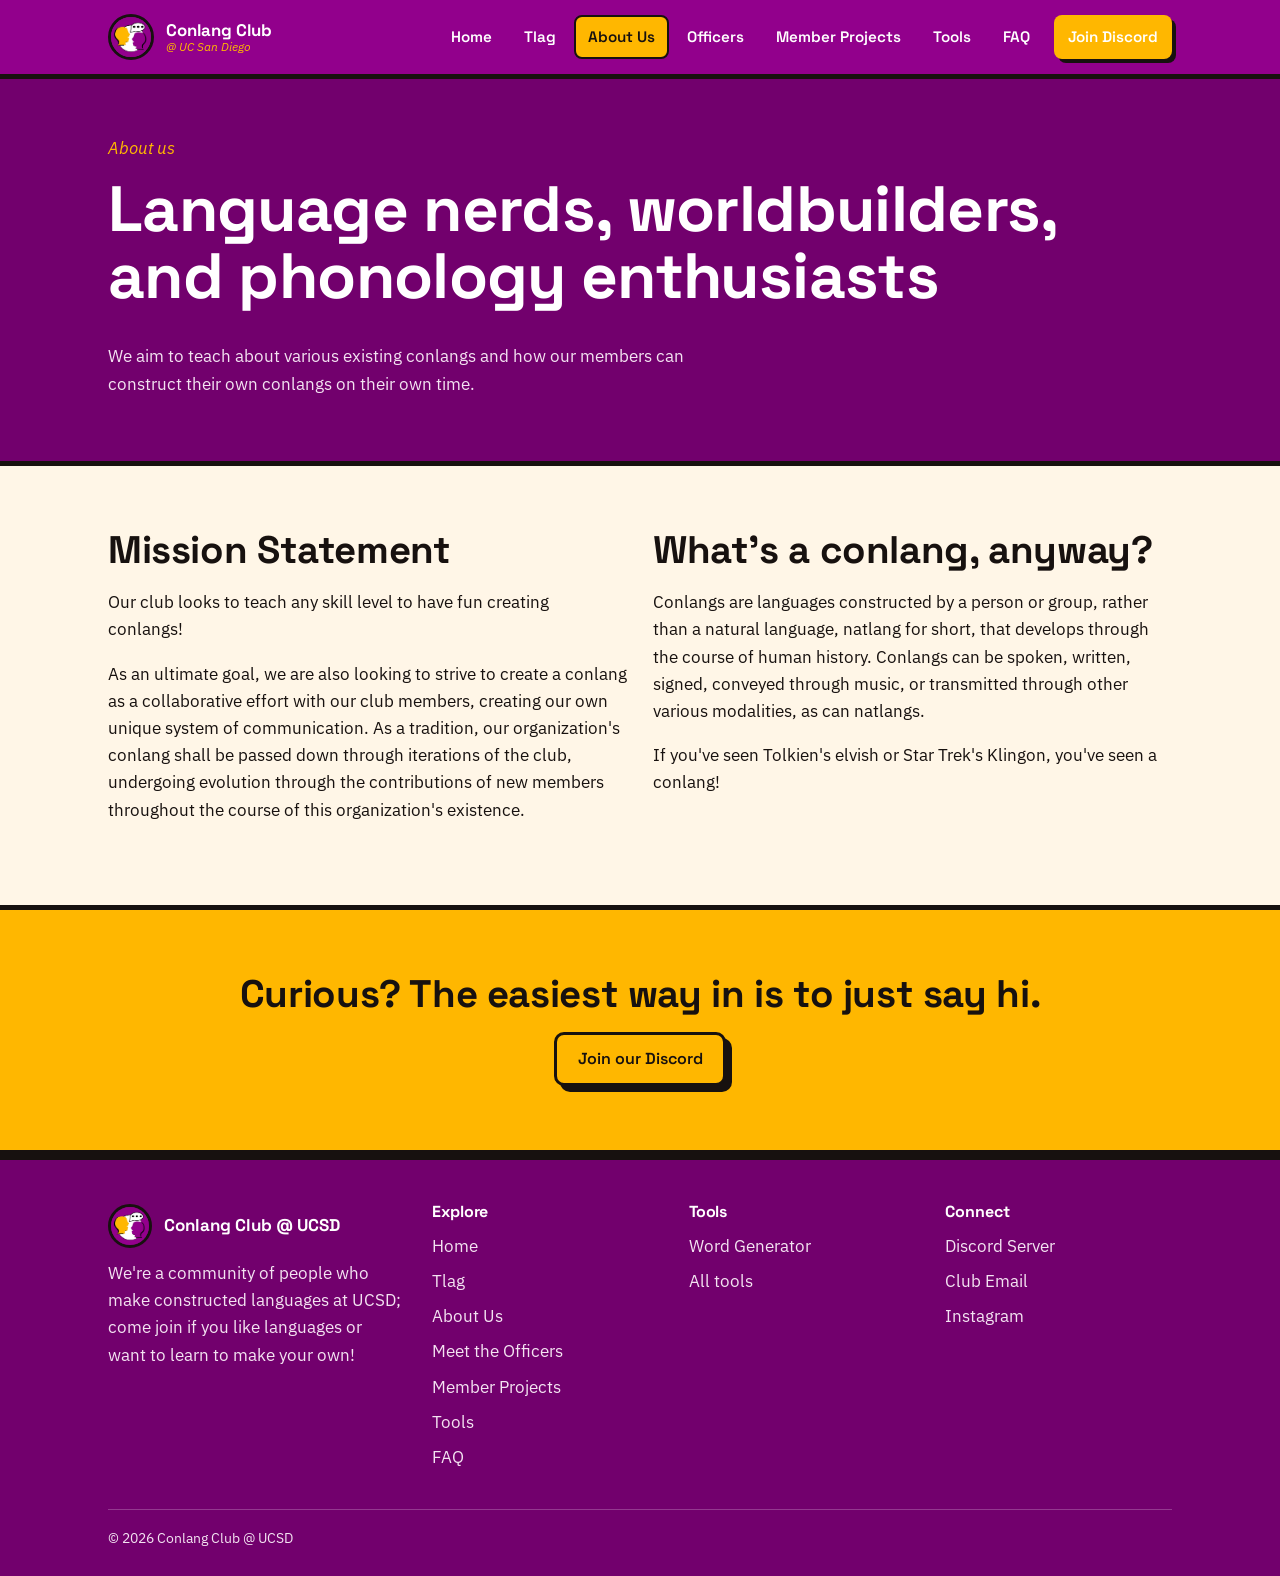
==== commit 845ce42d: "tools" ====
--- a/about/index.html
+++ b/about/index.html
@@ -33,6 +33,7 @@
       <li><a href="/about/">About Us</a></li>
       <li><a href="/officers/">Officers</a></li>
       <li><a href="/projects/">Member Projects</a></li>
+      <li><a href="/tools/">Tools</a></li>
       <li><a href="/faq/">FAQ</a></li>
       <li><a href="https://discord.gg/PdkpT26AHG">Join Discord</a></li>
     </ul>
@@ -77,7 +78,7 @@
 <div data-include="footer">
 <footer class="site-footer site-footer--static">
   <div class="wrap">
-    <p><strong style="color:#fff;">Conlang Club @ UCSD</strong><br><a href="/">Home</a> · <a href="/tlag/">Tlag</a> · <a href="/about/">About</a> · <a href="/officers/">Officers</a> · <a href="/projects/">Projects</a> · <a href="/faq/">FAQ</a> · <a href="https://discord.gg/PdkpT26AHG">Discord</a> · <a href="mailto:conlangclubatucsd@gmail.com">Email</a></p>
+    <p><strong style="color:#fff;">Conlang Club @ UCSD</strong><br><a href="/">Home</a> · <a href="/tlag/">Tlag</a> · <a href="/about/">About</a> · <a href="/officers/">Officers</a> · <a href="/projects/">Projects</a> · <a href="/tools/">Tools</a> · <a href="/faq/">FAQ</a> · <a href="https://discord.gg/PdkpT26AHG">Discord</a> · <a href="mailto:conlangclubatucsd@gmail.com">Email</a></p>
     <p>&copy; <span data-year>2026</span> Conlang Club @ UCSD</p>
   </div>
 </footer>
--- a/styles.css
+++ b/styles.css
@@ -459,7 +459,7 @@
 }
 .footer-grid{
   display: grid;
-  grid-template-columns: 1.3fr 1fr 1fr;
+  grid-template-columns: 1.3fr 1fr 1fr 1fr;
   gap: 30px;
   margin-bottom: 30px;
 }
